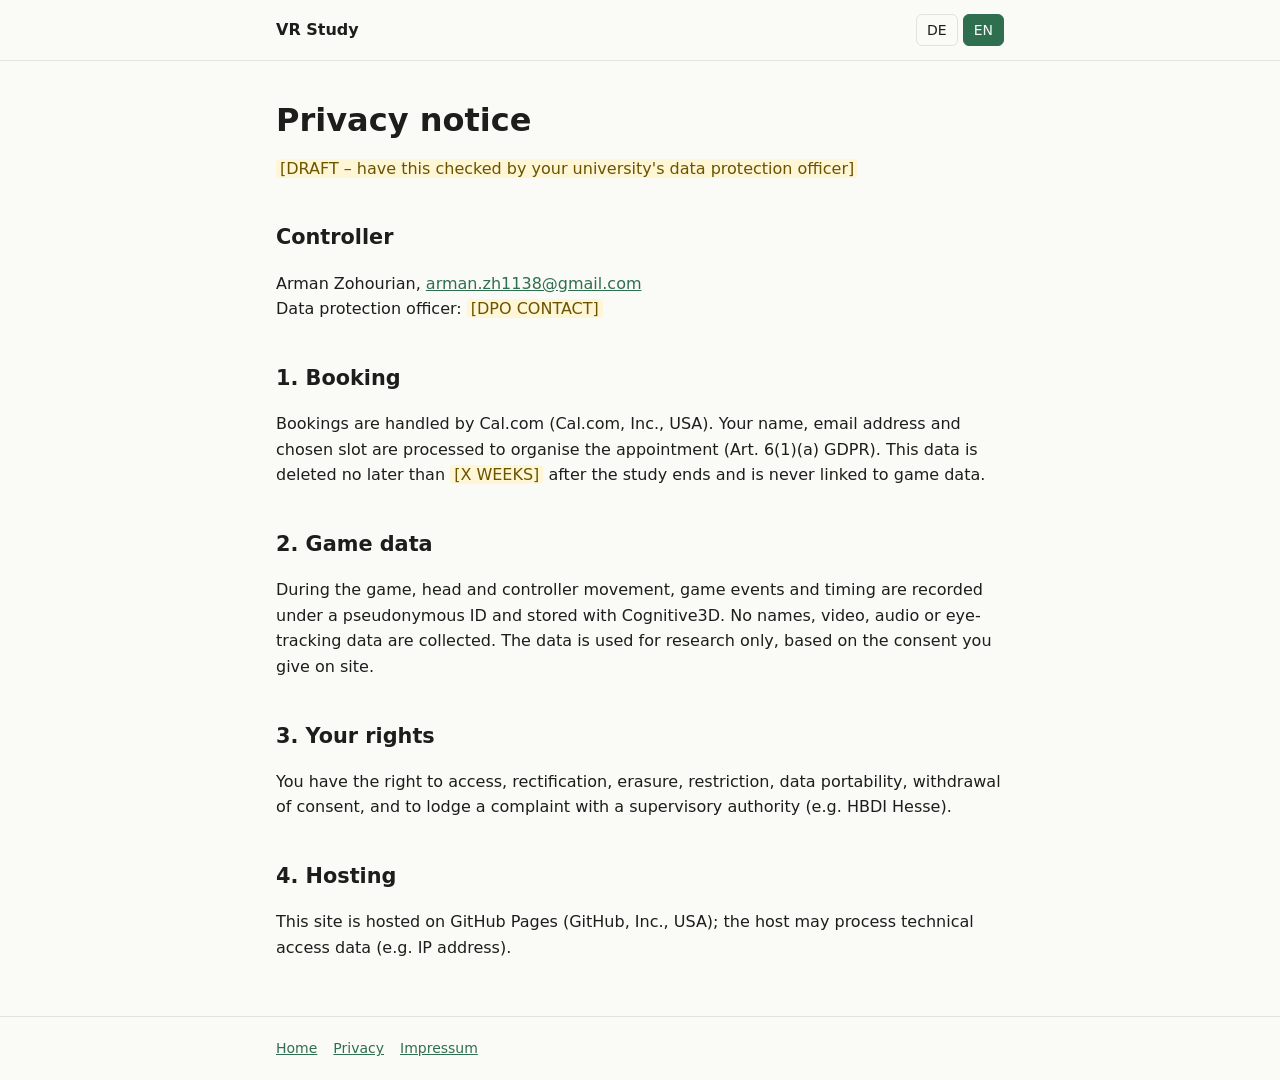
==== privacy.html @ 27a4a536 "Participant website for VR study Co-Authored-By: Claude Opus 5.5 <noreply@anthropic.com>" ====
<!doctype html><html lang="de"><head><meta charset="utf-8"><meta name="viewport" content="width=device-width,initial-scale=1"><title>Privacy</title><link rel="stylesheet" href="style.css"><script src="site.js"></script></head><body>
<header><div class="wrap"><a class="brand" href="index.html"><span data-l="de">VR-Studie</span><span data-l="en">VR Study</span></a><div class="langs"><button data-set="de">DE</button> <button data-set="en">EN</button></div></div></header><main class="wrap">
<h1 data-l="de">Datenschutzhinweise</h1><h1 data-l="en">Privacy notice</h1>
<p><span class="todo">[DRAFT – have this checked by your university's data protection officer]</span></p>
<h2 data-l="de">Verantwortlich</h2><h2 data-l="en">Controller</h2>
<p>Arman Zohourian, <a href="mailto:arman.zh1138@gmail.com">arman.zh1138@gmail.com</a><br><span data-l="de">Datenschutzbeauftragte/r:</span><span data-l="en">Data protection officer:</span> <span class="todo">[DPO CONTACT]</span></p>
<h2 data-l="de">1. Terminbuchung</h2><h2 data-l="en">1. Booking</h2>
<p data-l="de">Für die Buchung nutzen wir Cal.com (Cal.com, Inc., USA). Dabei werden Name, E-Mail-Adresse und gewählter Termin verarbeitet, um den Termin zu organisieren (Art. 6 Abs. 1 lit. a DSGVO). Diese Daten werden spätestens <span class="todo">[X WEEKS]</span> nach Studienende gelöscht und nie mit Spieldaten verknüpft.</p>
<p data-l="en">Bookings are handled by Cal.com (Cal.com, Inc., USA). Your name, email address and chosen slot are processed to organise the appointment (Art. 6(1)(a) GDPR). This data is deleted no later than <span class="todo">[X WEEKS]</span> after the study ends and is never linked to game data.</p>
<h2 data-l="de">2. Spieldaten</h2><h2 data-l="en">2. Game data</h2>
<p data-l="de">Während des Spiels werden Kopf- und Controllerbewegungen, Spielereignisse und Zeitangaben unter einer pseudonymen Kennung erfasst und bei Cognitive3D gespeichert. Es werden keine Namen, Video-, Ton- oder Eye-Tracking-Daten erhoben. Die Daten dienen ausschließlich wissenschaftlichen Zwecken. Grundlage ist deine Einwilligung vor Ort.</p>
<p data-l="en">During the game, head and controller movement, game events and timing are recorded under a pseudonymous ID and stored with Cognitive3D. No names, video, audio or eye-tracking data are collected. The data is used for research only, based on the consent you give on site.</p>
<h2 data-l="de">3. Deine Rechte</h2><h2 data-l="en">3. Your rights</h2>
<p data-l="de">Du hast das Recht auf Auskunft, Berichtigung, Löschung, Einschränkung, Datenübertragbarkeit, Widerruf deiner Einwilligung und Beschwerde bei einer Aufsichtsbehörde (z.&nbsp;B. HBDI Hessen).</p>
<p data-l="en">You have the right to access, rectification, erasure, restriction, data portability, withdrawal of consent, and to lodge a complaint with a supervisory authority (e.g. HBDI Hesse).</p>
<h2 data-l="de">4. Hosting</h2><h2 data-l="en">4. Hosting</h2>
<p data-l="de">Diese Seite wird bei GitHub Pages (GitHub, Inc., USA) gehostet; der Anbieter kann technische Zugriffsdaten (z.&nbsp;B. IP-Adresse) verarbeiten.</p>
<p data-l="en">This site is hosted on GitHub Pages (GitHub, Inc., USA); the host may process technical access data (e.g. IP address).</p>
</main><footer><div class="wrap"><a href="index.html"><span data-l="de">Start</span><span data-l="en">Home</span></a><a href="privacy.html"><span data-l="de">Datenschutz</span><span data-l="en">Privacy</span></a><a href="impressum.html">Impressum</a></div></footer></body></html>
---- style.css ----
:root{--bg:#fafaf7;--fg:#1d1d1b;--muted:#5e5e58;--card:#fff;--line:#e3e2dc;--accent:#2f6f4f;--warn-bg:#fff6d6;--warn-fg:#6b5300}
@media (prefers-color-scheme:dark){:root{--bg:#141413;--fg:#ecebe6;--muted:#a3a29b;--card:#1e1e1c;--line:#33332f;--accent:#7fc4a0;--warn-bg:#3a3214;--warn-fg:#f3dc8a}}
*{box-sizing:border-box}
body{margin:0;background:var(--bg);color:var(--fg);font:16px/1.6 system-ui,-apple-system,"Segoe UI",sans-serif}
.wrap{max-width:760px;margin:0 auto;padding:0 16px}
header{border-bottom:1px solid var(--line)}
header .wrap{display:flex;justify-content:space-between;align-items:center;padding:14px 16px}
header a.brand{font-weight:700;color:var(--fg);text-decoration:none}
.langs button{background:none;border:1px solid var(--line);color:var(--fg);padding:4px 10px;border-radius:6px;cursor:pointer;font:inherit;font-size:14px}
.langs button[aria-pressed=true]{background:var(--accent);color:var(--bg);border-color:var(--accent)}
h1{font-size:2rem;line-height:1.2;margin:40px 0 12px}
h2{font-size:1.3rem;margin:40px 0 8px}
p.lead{font-size:1.15rem;color:var(--muted)}
a{color:var(--accent)}
.facts{display:grid;grid-template-columns:repeat(auto-fit,minmax(160px,1fr));gap:12px;margin:24px 0}
.facts div{background:var(--card);border:1px solid var(--line);border-radius:10px;padding:12px}
.facts b{display:block;font-size:13px;color:var(--muted);font-weight:500}
.btn{display:inline-block;background:var(--accent);color:var(--bg);padding:10px 18px;border-radius:8px;text-decoration:none;font-weight:600}
.todo{background:var(--warn-bg);color:var(--warn-fg);padding:0 4px;border-radius:4px}
.calbox{background:var(--card);border:1px solid var(--line);border-radius:10px;min-height:200px;overflow:hidden}
.calbox iframe{width:100%;height:700px;border:0;display:block}
.calbox .missing{padding:24px}
details{background:var(--card);border:1px solid var(--line);border-radius:10px;padding:10px 14px;margin:8px 0}
summary{cursor:pointer;font-weight:600}
footer{border-top:1px solid var(--line);margin-top:56px;padding:20px 0;font-size:14px;color:var(--muted)}
footer a{margin-right:16px}
[data-l]{display:none}
html[lang=de] [data-l=de],html[lang=en] [data-l=en]{display:revert}
.video{position:relative;aspect-ratio:16/9;background:var(--card);border:1px solid var(--line);border-radius:10px;overflow:hidden;margin:24px 0}
.video video{width:100%;height:100%;display:block;object-fit:cover;background:#000}
.video-missing{display:none;position:absolute;inset:0;align-items:center;justify-content:center;color:var(--muted);border:2px dashed var(--line);border-radius:10px}
.video.empty video{display:none}
.video.empty .video-missing{display:flex}
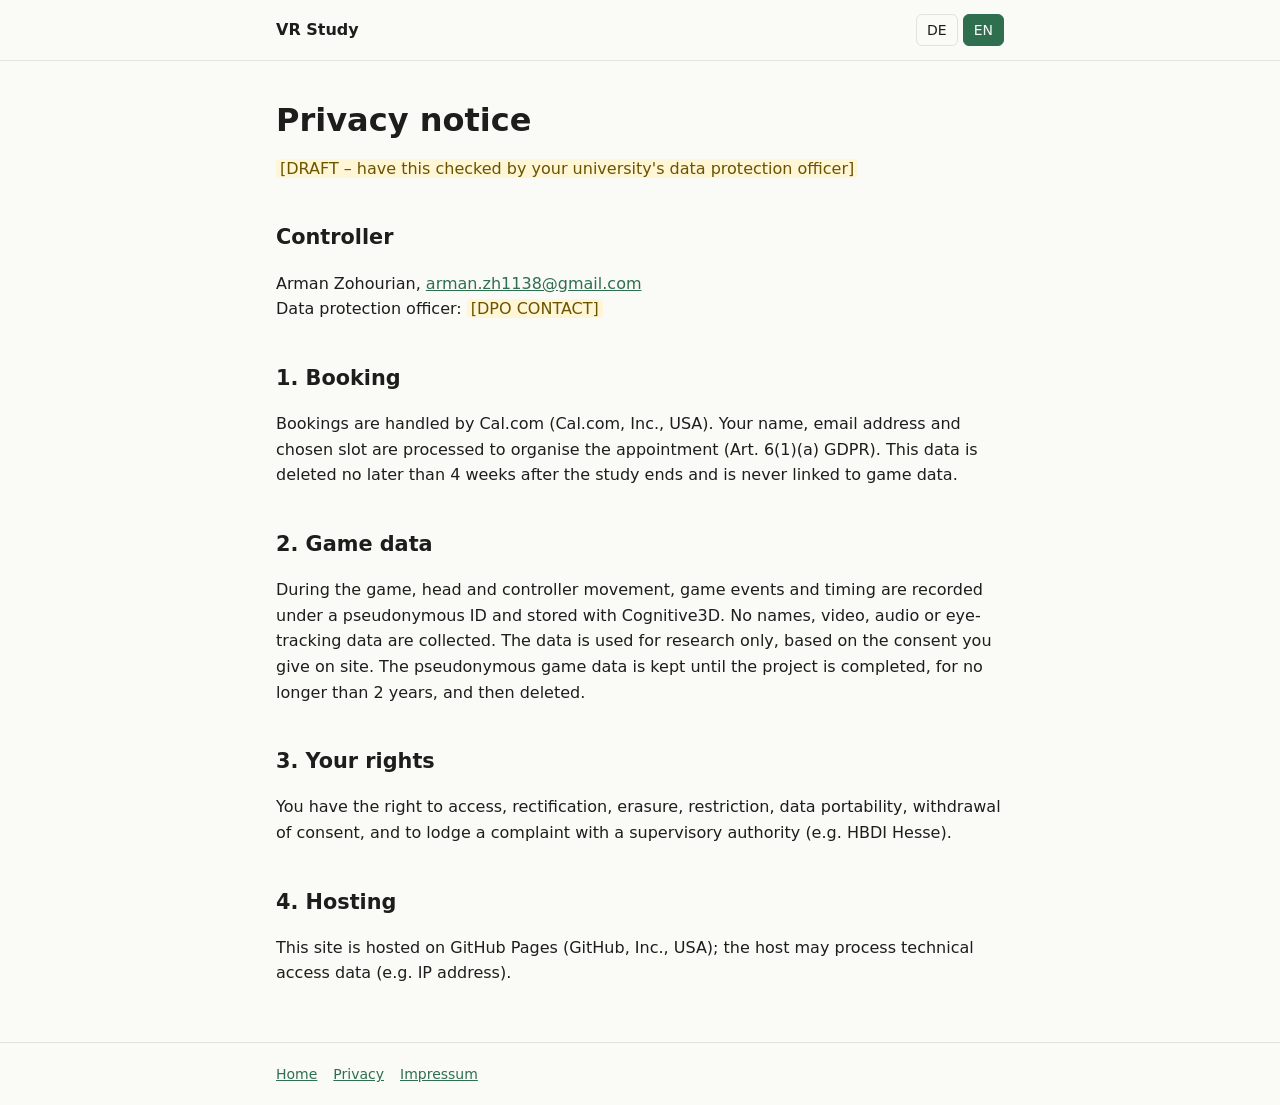
==== commit e0947db5: "Privacy: retention periods Co-Authored-By: Claude Opus 5.5 <noreply@anthropic.com>" ====
--- a/privacy.html
+++ b/privacy.html
@@ -5,11 +5,11 @@
 <h2 data-l="de">Verantwortlich</h2><h2 data-l="en">Controller</h2>
 <p>Arman Zohourian, <a href="mailto:arman.zh1138@gmail.com">arman.zh1138@gmail.com</a><br><span data-l="de">Datenschutzbeauftragte/r:</span><span data-l="en">Data protection officer:</span> <span class="todo">[DPO CONTACT]</span></p>
 <h2 data-l="de">1. Terminbuchung</h2><h2 data-l="en">1. Booking</h2>
-<p data-l="de">Für die Buchung nutzen wir Cal.com (Cal.com, Inc., USA). Dabei werden Name, E-Mail-Adresse und gewählter Termin verarbeitet, um den Termin zu organisieren (Art. 6 Abs. 1 lit. a DSGVO). Diese Daten werden spätestens <span class="todo">[X WEEKS]</span> nach Studienende gelöscht und nie mit Spieldaten verknüpft.</p>
-<p data-l="en">Bookings are handled by Cal.com (Cal.com, Inc., USA). Your name, email address and chosen slot are processed to organise the appointment (Art. 6(1)(a) GDPR). This data is deleted no later than <span class="todo">[X WEEKS]</span> after the study ends and is never linked to game data.</p>
+<p data-l="de">Für die Buchung nutzen wir Cal.com (Cal.com, Inc., USA). Dabei werden Name, E-Mail-Adresse und gewählter Termin verarbeitet, um den Termin zu organisieren (Art. 6 Abs. 1 lit. a DSGVO). Diese Daten werden spätestens 4 Wochen nach Studienende gelöscht und nie mit Spieldaten verknüpft.</p>
+<p data-l="en">Bookings are handled by Cal.com (Cal.com, Inc., USA). Your name, email address and chosen slot are processed to organise the appointment (Art. 6(1)(a) GDPR). This data is deleted no later than 4 weeks after the study ends and is never linked to game data.</p>
 <h2 data-l="de">2. Spieldaten</h2><h2 data-l="en">2. Game data</h2>
-<p data-l="de">Während des Spiels werden Kopf- und Controllerbewegungen, Spielereignisse und Zeitangaben unter einer pseudonymen Kennung erfasst und bei Cognitive3D gespeichert. Es werden keine Namen, Video-, Ton- oder Eye-Tracking-Daten erhoben. Die Daten dienen ausschließlich wissenschaftlichen Zwecken. Grundlage ist deine Einwilligung vor Ort.</p>
-<p data-l="en">During the game, head and controller movement, game events and timing are recorded under a pseudonymous ID and stored with Cognitive3D. No names, video, audio or eye-tracking data are collected. The data is used for research only, based on the consent you give on site.</p>
+<p data-l="de">Während des Spiels werden Kopf- und Controllerbewegungen, Spielereignisse und Zeitangaben unter einer pseudonymen Kennung erfasst und bei Cognitive3D gespeichert. Es werden keine Namen, Video-, Ton- oder Eye-Tracking-Daten erhoben. Die Daten dienen ausschließlich wissenschaftlichen Zwecken. Grundlage ist deine Einwilligung vor Ort. Die pseudonymen Spieldaten werden bis zum Abschluss des Projekts, höchstens jedoch 2 Jahre, gespeichert und danach gelöscht.</p>
+<p data-l="en">During the game, head and controller movement, game events and timing are recorded under a pseudonymous ID and stored with Cognitive3D. No names, video, audio or eye-tracking data are collected. The data is used for research only, based on the consent you give on site. The pseudonymous game data is kept until the project is completed, for no longer than 2 years, and then deleted.</p>
 <h2 data-l="de">3. Deine Rechte</h2><h2 data-l="en">3. Your rights</h2>
 <p data-l="de">Du hast das Recht auf Auskunft, Berichtigung, Löschung, Einschränkung, Datenübertragbarkeit, Widerruf deiner Einwilligung und Beschwerde bei einer Aufsichtsbehörde (z.&nbsp;B. HBDI Hessen).</p>
 <p data-l="en">You have the right to access, rectification, erasure, restriction, data portability, withdrawal of consent, and to lodge a complaint with a supervisory authority (e.g. HBDI Hesse).</p>
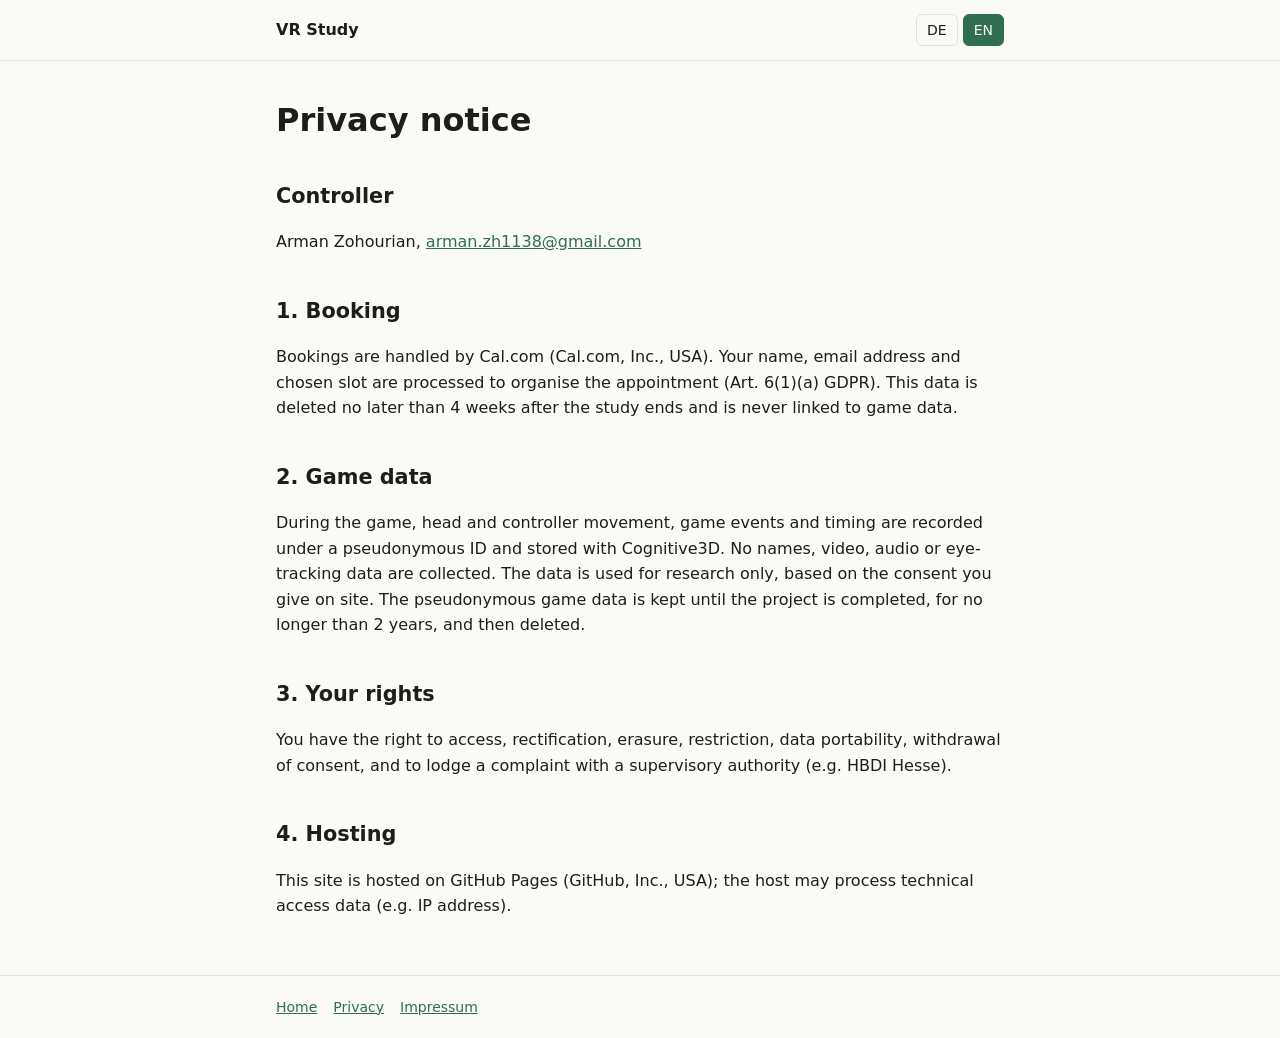
==== commit c6e56047: "Privacy: remove draft note and DPO line Co-Authored-By: Claude Opus 5.5 <noreply@anthropic.com>" ====
--- a/privacy.html
+++ b/privacy.html
@@ -1,9 +1,8 @@
 <!doctype html><html lang="de"><head><meta charset="utf-8"><meta name="viewport" content="width=device-width,initial-scale=1"><title>Privacy</title><link rel="stylesheet" href="style.css"><script src="site.js"></script></head><body>
 <header><div class="wrap"><a class="brand" href="index.html"><span data-l="de">VR-Studie</span><span data-l="en">VR Study</span></a><div class="langs"><button data-set="de">DE</button> <button data-set="en">EN</button></div></div></header><main class="wrap">
 <h1 data-l="de">Datenschutzhinweise</h1><h1 data-l="en">Privacy notice</h1>
-<p><span class="todo">[DRAFT – have this checked by your university's data protection officer]</span></p>
 <h2 data-l="de">Verantwortlich</h2><h2 data-l="en">Controller</h2>
-<p>Arman Zohourian, <a href="mailto:arman.zh1138@gmail.com">arman.zh1138@gmail.com</a><br><span data-l="de">Datenschutzbeauftragte/r:</span><span data-l="en">Data protection officer:</span> <span class="todo">[DPO CONTACT]</span></p>
+<p>Arman Zohourian, <a href="mailto:arman.zh1138@gmail.com">arman.zh1138@gmail.com</a></p>
 <h2 data-l="de">1. Terminbuchung</h2><h2 data-l="en">1. Booking</h2>
 <p data-l="de">Für die Buchung nutzen wir Cal.com (Cal.com, Inc., USA). Dabei werden Name, E-Mail-Adresse und gewählter Termin verarbeitet, um den Termin zu organisieren (Art. 6 Abs. 1 lit. a DSGVO). Diese Daten werden spätestens 4 Wochen nach Studienende gelöscht und nie mit Spieldaten verknüpft.</p>
 <p data-l="en">Bookings are handled by Cal.com (Cal.com, Inc., USA). Your name, email address and chosen slot are processed to organise the appointment (Art. 6(1)(a) GDPR). This data is deleted no later than 4 weeks after the study ends and is never linked to game data.</p>
--- a/style.css
+++ b/style.css
@@ -31,3 +31,4 @@
 .video-missing{display:none;position:absolute;inset:0;align-items:center;justify-content:center;color:var(--muted);border:2px dashed var(--line);border-radius:10px}
 .video.empty video{display:none}
 .video.empty .video-missing{display:flex}
+html{scroll-behavior:smooth}
